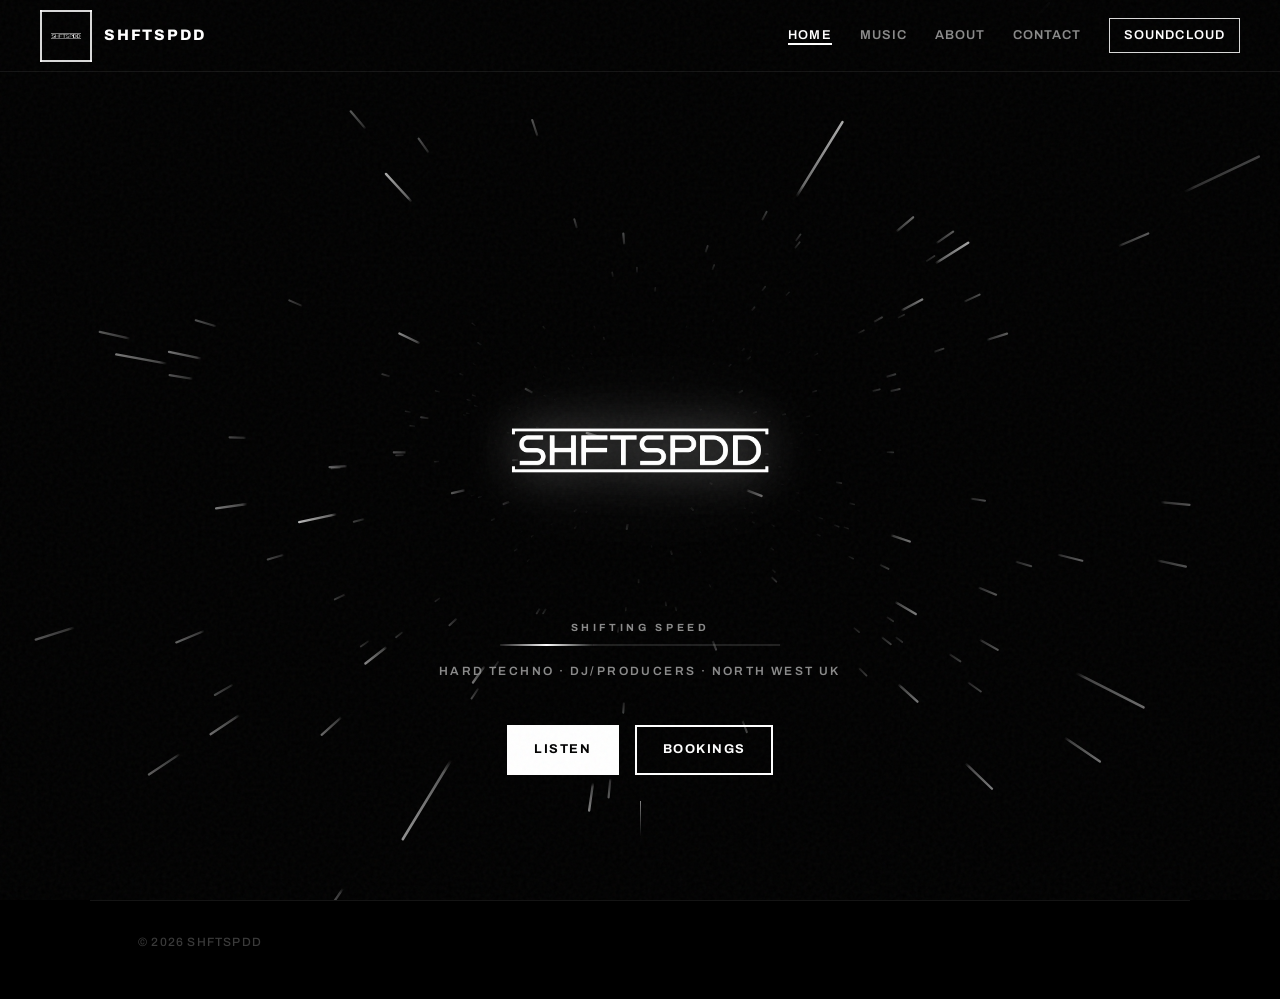
==== index.html @ 8b0d67d6 "Initial commit: SHFTSPDD artist site" ====
<!DOCTYPE html>
<html lang="en">
  <head>
    <meta charset="UTF-8" />
    <meta name="viewport" content="width=device-width, initial-scale=1" />
    <title>SHFTSPDD — Hard Techno · North West UK</title>
    <meta
      name="description"
      content="SHFTSPDD — hard techno DJ/producer duo from North West UK. Stream tracks and get in touch for bookings."
    />
    <meta property="og:title" content="SHFTSPDD" />
    <meta property="og:description" content="Hard techno · DJ/Producers · North West UK" />
    <meta property="og:image" content="assets/logo.jpg" />
    <meta property="og:url" content="https://soundcloud.com/shftspdd" />
    <link rel="icon" href="assets/logo.jpg" type="image/jpeg" />
    <link rel="preconnect" href="https://fonts.googleapis.com" />
    <link rel="preconnect" href="https://fonts.gstatic.com" crossorigin />
    <link
      href="https://fonts.googleapis.com/css2?family=Archivo:wght@400;500;600;700;800;900&display=swap"
      rel="stylesheet"
    />
    <link rel="stylesheet" href="styles.css" />
  </head>
  <body>
    <div class="noise" aria-hidden="true"></div>
    <div class="scanlines" aria-hidden="true"></div>

    <header class="header">
      <a href="index.html" class="header__logo" aria-label="SHFTSPDD home">
        <span class="logo-frame">
          <img src="assets/logo.jpg" alt="" width="48" height="48" class="logo-frame__img" />
        </span>
        <span class="header__wordmark">SHFTSPDD</span>
      </a>
      <nav class="nav" aria-label="Main">
        <a href="index.html" aria-current="page">Home</a>
        <a href="music.html">Music</a>
        <a href="about.html">About</a>
        <a href="contact.html">Contact</a>
        <a
          href="https://soundcloud.com/shftspdd"
          target="_blank"
          rel="noopener noreferrer"
          class="nav__external"
        >
          SoundCloud
        </a>
      </nav>
      <button type="button" class="menu-btn" aria-label="Open menu" aria-expanded="false" aria-controls="mobile-nav">
        <span></span>
        <span></span>
      </button>
    </header>

    <nav id="mobile-nav" class="mobile-nav" aria-label="Mobile" hidden>
      <a href="index.html" aria-current="page">Home</a>
      <a href="music.html">Music</a>
      <a href="about.html">About</a>
      <a href="contact.html">Contact</a>
      <a href="https://soundcloud.com/shftspdd" target="_blank" rel="noopener noreferrer">SoundCloud</a>
    </nav>

    <main>
      <section class="hero hero--warp" aria-label="SHFTSPDD">
        <canvas id="warp-canvas" class="warp-canvas" aria-hidden="true"></canvas>
        <div class="hero__vignette" aria-hidden="true"></div>

        <h1 class="visually-hidden">SHFTSPDD</h1>
        <div class="hero-logo-anchor">
          <div class="hero-logo" id="hero-logo">
            <img
              src="assets/logo-white.png"
              alt="SHFTSPDD"
              width="560"
              height="560"
              class="hero-logo__img"
            />
          </div>
        </div>

        <div class="hero__copy">
          <p class="hero__shift-meter" id="shift-meter" aria-hidden="true">
            <span class="hero__shift-label">SHIFTING SPEED</span>
            <span class="hero__shift-bar"><span class="hero__shift-fill" id="shift-fill"></span></span>
          </p>
          <p class="hero__eyebrow">Hard Techno · DJ/Producers · North West UK</p>
        </div>

        <div class="hero__dock">
          <div class="hero__actions">
            <a href="music.html" class="btn btn--primary">Listen</a>
            <a href="contact.html" class="btn btn--ghost">Bookings</a>
          </div>
          <a href="music.html" class="hero__scroll" aria-label="Go to music page">
            <span class="hero__scroll-line"></span>
          </a>
        </div>
      </section>
    </main>

    <footer class="footer">
      <p>© <span id="year"></span> SHFTSPDD</p>
    </footer>

    <script src="warp.js"></script>
    <script src="script.js"></script>
  </body>
</html>
---- styles.css ----
:root {
  --black: #000000;
  --white: #ffffff;
  --gray: #8a8a8a;
  --gray-dim: #3a3a3a;
  --border: rgba(255, 255, 255, 0.85);
  --font: "Archivo", system-ui, -apple-system, sans-serif;
  --max: 1100px;
  --header-h: 72px;
}

*,
*::before,
*::after {
  box-sizing: border-box;
}

html {
  scroll-behavior: auto;
}

/* Inner pages (music, about, contact) */
.page {
  padding-top: calc(var(--header-h) + 2rem);
  min-height: calc(100vh - var(--header-h));
  min-height: calc(100dvh - var(--header-h));
}

.page .section {
  border-top: none;
  padding-top: 2rem;
}

.page .section__head h1 {
  margin: 0 0 2.5rem;
  font-size: clamp(1.75rem, 4vw, 2.5rem);
  font-weight: 800;
  letter-spacing: 0.04em;
}

body {
  margin: 0;
  min-height: 100vh;
  font-family: var(--font);
  font-weight: 500;
  background: var(--black);
  color: var(--white);
  line-height: 1.5;
  -webkit-font-smoothing: antialiased;
}

a {
  color: inherit;
  text-decoration: none;
}

img {
  display: block;
  max-width: 100%;
}

.noise,
.scanlines {
  pointer-events: none;
  position: fixed;
  inset: 0;
  z-index: 1000;
}

.noise {
  opacity: 0.04;
  background-image: url("data:image/svg+xml,%3Csvg viewBox='0 0 256 256' xmlns='http://www.w3.org/2000/svg'%3E%3Cfilter id='n'%3E%3CfeTurbulence type='fractalNoise' baseFrequency='0.9' numOctaves='4' stitchTiles='stitch'/%3E%3C/filter%3E%3Crect width='100%25' height='100%25' filter='url(%23n)'/%3E%3C/svg%3E");
}

.scanlines {
  opacity: 0.03;
  background: repeating-linear-gradient(
    0deg,
    transparent,
    transparent 2px,
    rgba(255, 255, 255, 0.15) 2px,
    rgba(255, 255, 255, 0.15) 4px
  );
}

/* Logo frame motif (matches SoundCloud avatar) */
.logo-frame {
  position: relative;
  display: inline-flex;
  align-items: center;
  justify-content: center;
  padding: 12px 18px;
}

.logo-frame::before,
.logo-frame::after {
  content: "";
  position: absolute;
  pointer-events: none;
}

.logo-frame::before {
  inset: 0;
  border: 2px solid var(--border);
  border-left: none;
  border-right: none;
}

.logo-frame::after {
  top: 0;
  bottom: 0;
  left: 0;
  right: 0;
  border: 2px solid var(--border);
  border-top: none;
  border-bottom: none;
}

.logo-frame__img {
  width: 100%;
  height: auto;
  object-fit: contain;
}

.logo-frame--hero {
  padding: 20px 28px;
  width: min(560px, 82vw);
}

.logo-frame--hero::before,
.logo-frame--hero::after {
  border-width: 3px;
}

/* Hero logo — white type + frame only (assets/logo-white.png), transparent bg */
.hero-logo {
  position: relative;
  width: min(560px, 82vw, 34dvh);
  display: flex;
  align-items: center;
  justify-content: center;
  animation: logo-warp-breathe 2.4s ease-in-out infinite;
  filter: drop-shadow(0 0 24px rgba(255, 255, 255, 0.45))
    drop-shadow(0 0 48px rgba(255, 255, 255, 0.18));
}

.hero-logo__img {
  width: 100%;
  height: auto;
  display: block;
}

.hero-logo.warp-burst {
  animation: logo-warp-burst 0.35s ease-out;
  filter: drop-shadow(0 0 36px rgba(255, 255, 255, 0.8))
    drop-shadow(0 0 72px rgba(255, 255, 255, 0.35));
}

@keyframes logo-warp-breathe {
  0%,
  100% {
    transform: scale(1);
    filter: drop-shadow(0 0 30px rgba(255, 255, 255, 0.25));
  }
  50% {
    transform: scale(1.02);
    filter: drop-shadow(0 0 55px rgba(255, 255, 255, 0.5));
  }
}

@keyframes logo-warp-burst {
  0% {
    transform: scale(1);
  }
  40% {
    transform: scale(1.06);
  }
  100% {
    transform: scale(1);
  }
}

.visually-hidden {
  position: absolute;
  width: 1px;
  height: 1px;
  padding: 0;
  margin: -1px;
  overflow: hidden;
  clip: rect(0, 0, 0, 0);
  white-space: nowrap;
  border: 0;
}

/* Header */
.header {
  position: fixed;
  top: 0;
  left: 0;
  right: 0;
  z-index: 100;
  height: var(--header-h);
  display: flex;
  align-items: center;
  justify-content: space-between;
  padding: 0 clamp(1.25rem, 4vw, 2.5rem);
  background: rgba(0, 0, 0, 0.82);
  backdrop-filter: blur(12px);
  border-bottom: 1px solid rgba(255, 255, 255, 0.08);
}

.header__logo {
  display: flex;
  align-items: center;
  gap: 0.75rem;
}

.header__logo .logo-frame {
  padding: 4px 8px;
  width: 52px;
  height: 52px;
}

.header__logo .logo-frame__img {
  width: 36px;
  height: 36px;
}

.header__wordmark {
  font-weight: 800;
  font-size: 0.95rem;
  letter-spacing: 0.12em;
}

.nav {
  display: flex;
  align-items: center;
  gap: 1.75rem;
}

.nav a {
  font-size: 0.8rem;
  font-weight: 600;
  letter-spacing: 0.08em;
  text-transform: uppercase;
  color: var(--gray);
  transition: color 0.2s;
}

.nav a:hover,
.nav a:focus-visible,
.nav a[aria-current="page"] {
  color: var(--white);
}

.nav a[aria-current="page"]:not(.nav__external) {
  box-shadow: inset 0 -2px 0 var(--white);
}

.nav__external {
  padding: 0.45rem 0.9rem;
  border: 1px solid var(--border);
  color: var(--white) !important;
}

.menu-btn {
  display: none;
  flex-direction: column;
  justify-content: center;
  gap: 6px;
  width: 40px;
  height: 40px;
  padding: 0;
  border: 1px solid rgba(255, 255, 255, 0.3);
  background: transparent;
  cursor: pointer;
}

.menu-btn span {
  display: block;
  height: 2px;
  margin: 0 10px;
  background: var(--white);
  transition: transform 0.25s, opacity 0.25s;
}

.menu-btn[aria-expanded="true"] span:first-child {
  transform: translateY(4px) rotate(45deg);
}

.menu-btn[aria-expanded="true"] span:last-child {
  transform: translateY(-4px) rotate(-45deg);
}

.mobile-nav {
  position: fixed;
  top: var(--header-h);
  left: 0;
  right: 0;
  z-index: 99;
  display: flex;
  flex-direction: column;
  gap: 0;
  background: rgba(0, 0, 0, 0.96);
  border-bottom: 1px solid rgba(255, 255, 255, 0.1);
  padding: 1rem 0;
}

.mobile-nav[hidden] {
  display: none;
}

.mobile-nav a {
  padding: 0.85rem 1.5rem;
  font-weight: 600;
  letter-spacing: 0.06em;
  text-transform: uppercase;
  font-size: 0.85rem;
  border-bottom: 1px solid rgba(255, 255, 255, 0.06);
}

/*
 * Hero layout — three independent layers (do not tie these together):
 * 1. Logo → always 50% / 50% of hero (warp tunnel centre)
 * 2. Copy → always sits just above the dock zone (SHIFTING SPEED + tagline)
 * 3. Dock → fixed-height bottom row (buttons only)
 */
.hero--warp {
  --hero-dock-zone: 12.5rem;
  position: relative;
  width: 100%;
  min-height: 100vh;
  min-height: 100dvh;
  display: grid;
  grid-template-rows: 1fr var(--hero-dock-zone);
  overflow: hidden;
  isolation: isolate;
}

.warp-canvas {
  position: absolute;
  inset: 0;
  width: 100%;
  height: 100%;
  z-index: 0;
}

.hero__vignette {
  position: absolute;
  inset: 0;
  z-index: 1;
  pointer-events: none;
  background: radial-gradient(
    circle at 50% 50%,
    transparent 0%,
    transparent 28%,
    rgba(0, 0, 0, 0.35) 50%,
    rgba(0, 0, 0, 0.88) 100%
  );
}

/* Layer 1 — logo at warp centre (never tied to copy or dock) */
.hero--warp > .hero-logo-anchor {
  position: absolute;
  left: 50%;
  top: 50%;
  transform: translate(-50%, -50%);
  z-index: 3;
  pointer-events: auto;
}

/* Layer 2 — copy anchored above dock (never tied to logo position) */
.hero__copy {
  position: absolute;
  left: 50%;
  bottom: var(--hero-dock-zone);
  transform: translateX(-50%);
  z-index: 5;
  display: flex;
  flex-direction: column;
  align-items: center;
  padding-bottom: 1.25rem;
  max-width: 100%;
  pointer-events: auto;
}

.hero__shift-meter {
  margin: 0;
  display: flex;
  flex-direction: column;
  align-items: center;
  gap: 0.5rem;
  width: min(280px, 70vw);
  flex-shrink: 0;
}

.hero__copy .hero__eyebrow {
  margin: 1rem 0 0;
  text-align: center;
  max-width: 90vw;
}

.hero__shift-label {
  font-size: 0.65rem;
  font-weight: 700;
  letter-spacing: 0.35em;
  color: var(--gray);
  transition: color 0.15s, text-shadow 0.15s;
}

.hero__shift-label.warp-active {
  color: var(--white);
  text-shadow: 0 0 12px rgba(255, 255, 255, 0.8);
}

.hero__shift-bar {
  display: block;
  width: 100%;
  height: 2px;
  background: rgba(255, 255, 255, 0.12);
  overflow: hidden;
}

.hero__shift-fill {
  display: block;
  height: 100%;
  width: 0%;
  background: linear-gradient(90deg, transparent, var(--white), transparent);
  transition: width 0.08s linear;
  box-shadow: 0 0 8px rgba(255, 255, 255, 0.6);
}

/* Layer 3 — buttons: fixed dock zone at bottom */
.hero__dock {
  grid-row: 2;
  position: relative;
  z-index: 4;
  display: flex;
  flex-direction: column;
  align-items: center;
  justify-content: center;
  height: 100%;
  padding: 0 1.5rem 2rem;
  text-align: center;
  flex-shrink: 0;
  background: transparent;
}

.hero__eyebrow {
  font-size: 0.75rem;
  font-weight: 600;
  letter-spacing: 0.2em;
  text-transform: uppercase;
  color: var(--gray);
}

.hero__actions {
  display: flex;
  flex-wrap: wrap;
  gap: 1rem;
  justify-content: center;
}

.hero__scroll {
  margin-top: 1.25rem;
  display: flex;
  align-items: center;
  justify-content: center;
  width: 32px;
  height: 48px;
  opacity: 0.5;
  transition: opacity 0.2s;
}

.hero__scroll:hover {
  opacity: 1;
}

.hero__scroll-line {
  display: block;
  width: 1px;
  height: 36px;
  background: linear-gradient(to bottom, var(--white), transparent);
  animation: scroll-pulse 2s ease-in-out infinite;
}

@keyframes scroll-pulse {
  0%,
  100% {
    transform: scaleY(0.6);
    opacity: 0.4;
  }
  50% {
    transform: scaleY(1);
    opacity: 1;
  }
}

.btn {
  display: inline-flex;
  align-items: center;
  justify-content: center;
  padding: 0.85rem 1.6rem;
  font-family: var(--font);
  font-size: 0.8rem;
  font-weight: 700;
  letter-spacing: 0.12em;
  text-transform: uppercase;
  border: 2px solid var(--white);
  transition: background 0.2s, color 0.2s;
}

.btn--primary {
  background: var(--white);
  color: var(--black);
}

.btn--primary:hover {
  background: transparent;
  color: var(--white);
}

.btn--ghost:hover {
  background: var(--white);
  color: var(--black);
}

.player-frame {
  border: 1px solid rgba(255, 255, 255, 0.2);
  background: #0a0a0a;
}

.player-frame--profile {
  margin-bottom: 3rem;
}

.player-frame iframe {
  display: block;
  width: 100%;
}

/* Sections */
.section {
  max-width: var(--max);
  margin: 0 auto;
  padding: 5rem clamp(1.5rem, 5vw, 3rem);
  border-top: 1px solid rgba(255, 255, 255, 0.08);
}

.section-label {
  margin: 0 0 0.35rem;
  font-size: 0.7rem;
  font-weight: 600;
  letter-spacing: 0.22em;
  text-transform: uppercase;
  color: var(--gray);
}

.section__head h2 {
  margin: 0 0 2.5rem;
  font-size: clamp(1.75rem, 4vw, 2.5rem);
  font-weight: 800;
  letter-spacing: 0.04em;
}

.section__head--tracks {
  margin-top: 1rem;
}

.section__head--tracks h2 {
  margin-bottom: 2rem;
}

/* Tracks */
.track-list {
  list-style: none;
  margin: 0;
  padding: 0;
  display: flex;
  flex-direction: column;
  gap: 2.5rem;
}

.track {
  display: grid;
  grid-template-columns: 1fr 200px;
  gap: 1.5rem;
  align-items: start;
  padding: 1.5rem;
  border: 1px solid rgba(255, 255, 255, 0.12);
  background: linear-gradient(135deg, rgba(255, 255, 255, 0.03) 0%, transparent 60%);
}

.track__embed {
  min-width: 0;
}

.track__meta h3 {
  margin: 0 0 0.75rem;
  font-size: 1.1rem;
  font-weight: 700;
  letter-spacing: 0.02em;
}

.track__link {
  font-size: 0.8rem;
  color: var(--gray);
  letter-spacing: 0.04em;
  transition: color 0.2s;
}

.track__link:hover {
  color: var(--white);
}

/* About */
.about__grid {
  display: grid;
  grid-template-columns: 1.4fr 1fr;
  gap: 3rem;
}

.about__text {
  margin: 0;
  font-size: 1.15rem;
  line-height: 1.7;
  color: rgba(255, 255, 255, 0.88);
  max-width: 38ch;
}

.about__facts {
  list-style: none;
  margin: 0;
  padding: 0;
  border: 1px solid rgba(255, 255, 255, 0.15);
}

.about__facts li {
  display: flex;
  justify-content: space-between;
  align-items: center;
  padding: 1rem 1.25rem;
  border-bottom: 1px solid rgba(255, 255, 255, 0.08);
  font-weight: 600;
  letter-spacing: 0.04em;
}

.about__facts li:last-child {
  border-bottom: none;
}

.about__fact-label {
  font-size: 0.7rem;
  font-weight: 600;
  letter-spacing: 0.15em;
  text-transform: uppercase;
  color: var(--gray);
}

/* Contact */
.contact__card {
  max-width: 520px;
  padding: 2rem 2.25rem;
  border: 2px solid var(--border);
  position: relative;
}

.contact__card::before {
  content: "";
  position: absolute;
  inset: 8px;
  border: 1px solid rgba(255, 255, 255, 0.15);
  pointer-events: none;
}

.contact__card p {
  margin: 0 0 1rem;
  color: var(--gray);
}

.contact__email {
  display: inline-block;
  font-size: clamp(1.1rem, 3vw, 1.4rem);
  font-weight: 700;
  letter-spacing: 0.02em;
  margin-bottom: 1.5rem;
  transition: opacity 0.2s;
}

.contact__email:hover {
  opacity: 0.75;
}

.contact__links {
  display: flex;
  gap: 1rem;
}

/* Footer */
.footer {
  padding: 2rem clamp(1.5rem, 5vw, 3rem) 3rem;
  max-width: var(--max);
  margin: 0 auto;
  border-top: 1px solid rgba(255, 255, 255, 0.08);
}

.footer p {
  margin: 0;
  font-size: 0.75rem;
  letter-spacing: 0.1em;
  text-transform: uppercase;
  color: var(--gray-dim);
}

/* Responsive */
@media (max-width: 900px) {
  .hero-logo {
    width: min(380px, 78vw, 32dvh);
  }



  .track {
    grid-template-columns: 1fr;
  }

  .about__grid {
    grid-template-columns: 1fr;
    gap: 2rem;
  }

  .about__text {
    max-width: none;
  }
}

@media (max-height: 720px) {
  .hero--warp {
    --hero-dock-zone: 11rem;
  }

  .hero-logo {
    width: min(300px, 68vw, 28dvh);
  }

  .hero__copy .hero__eyebrow {
    margin-top: 0.75rem;
  }

  .hero__dock {
    padding-bottom: 1.5rem;
  }

  .hero__scroll {
    margin-top: 1rem;
  }
}

@media (max-width: 640px) {
  .nav {
    display: none;
  }

  .menu-btn {
    display: flex;
  }

  .hero-logo {
    width: min(300px, 88vw);
  }

  .hero--warp {
    --hero-dock-zone: 10.5rem;
  }

  .hero-logo {
    width: min(260px, 85vw, 26dvh);
  }

  .hero__dock {
    padding-bottom: 1.25rem;
  }

  .hero__scroll {
    margin-top: 1rem;
  }
}

@media (prefers-reduced-motion: reduce) {
  .hero-logo,
  .hero__scroll-line {
    animation: none;
  }

  .hero__shift-meter {
    display: none;
  }
}
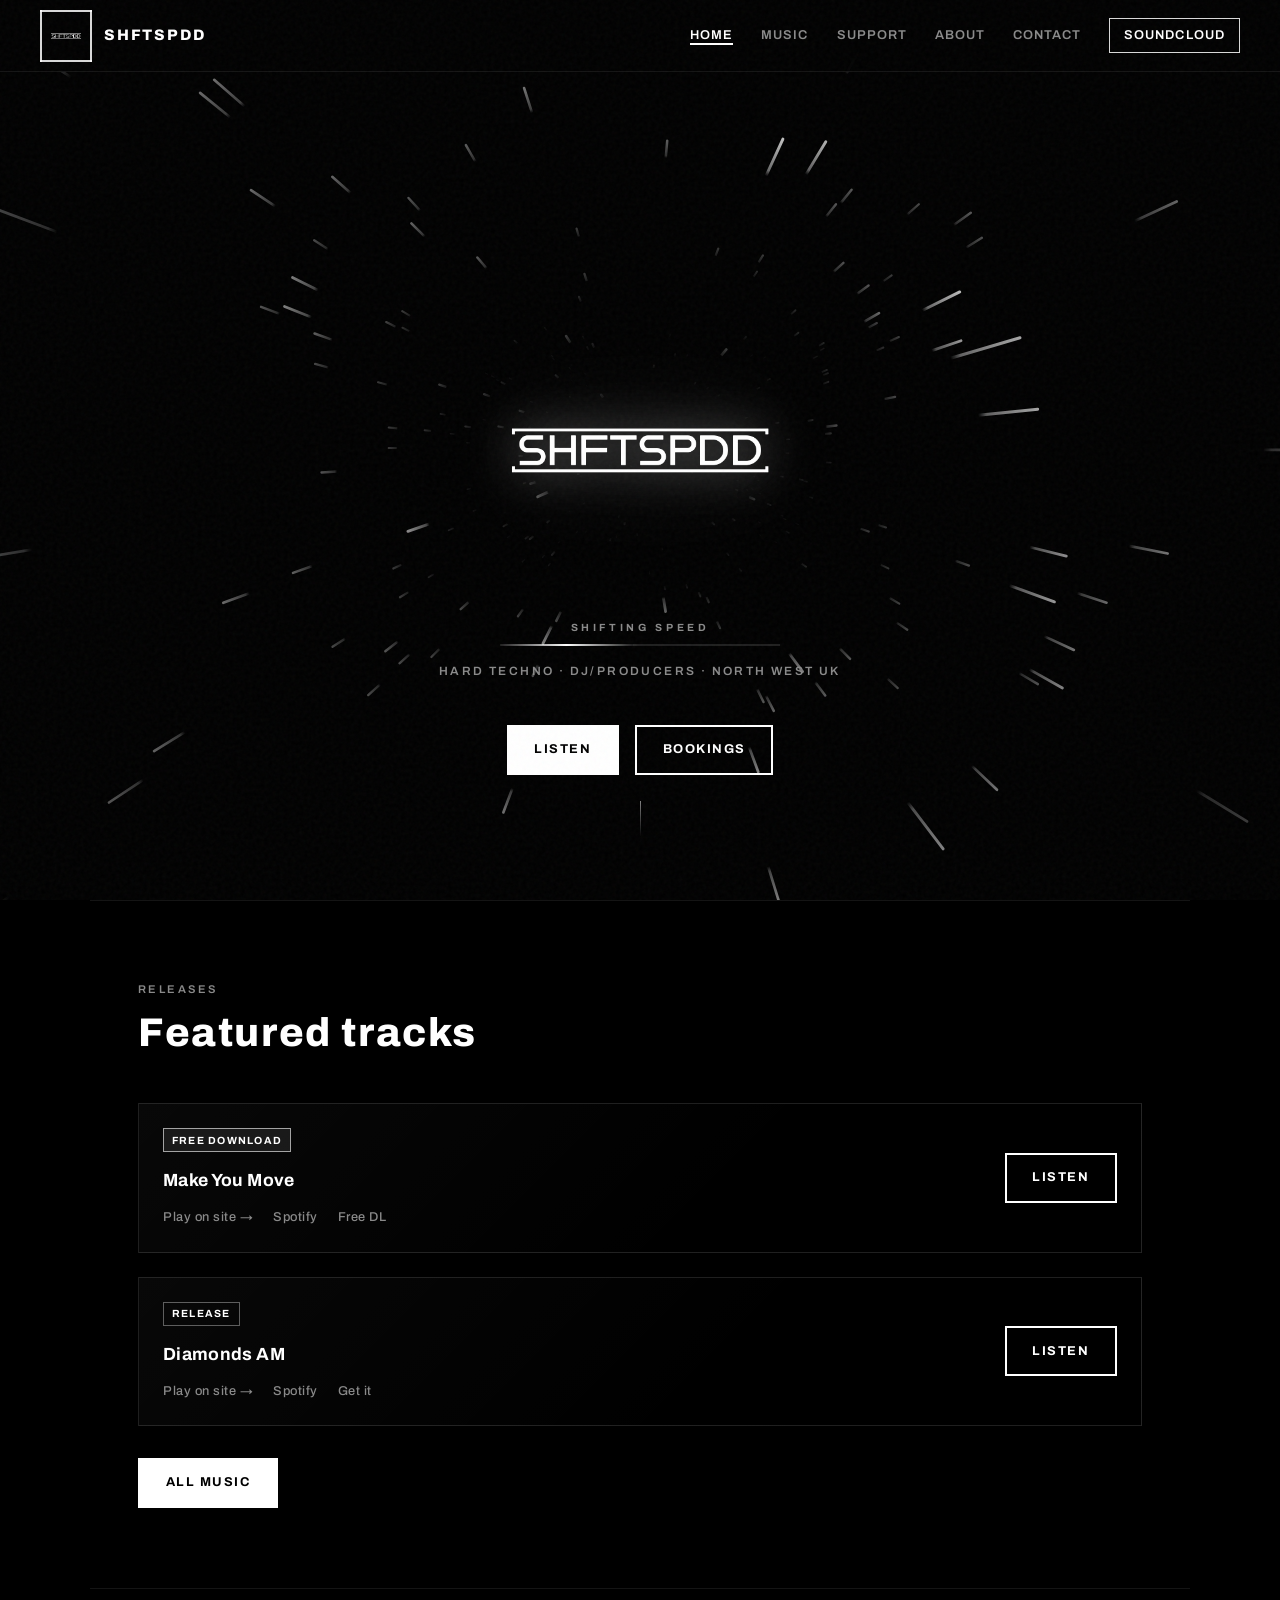
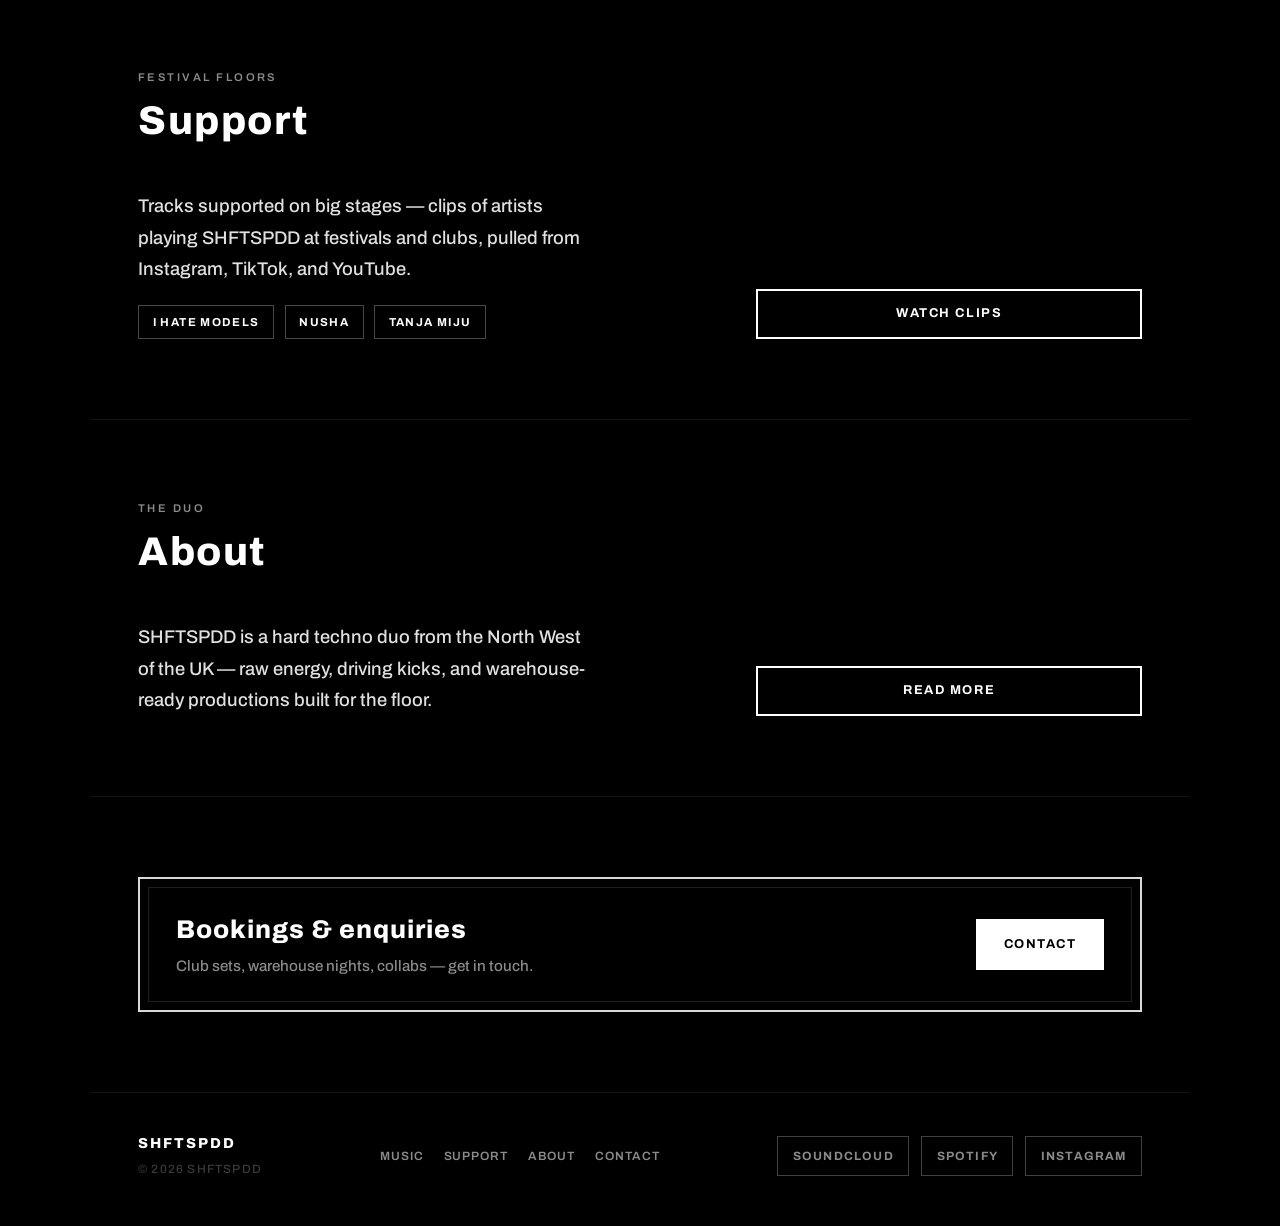
==== commit 302787e7: "Expand artist site with socials, support clips, and richer pages. Add Support page for festival play" ====
--- a/index.html
+++ b/index.html
@@ -8,10 +8,14 @@
       name="description"
       content="SHFTSPDD — hard techno DJ/producer duo from North West UK. Stream tracks and get in touch for bookings."
     />
+    <meta name="theme-color" content="#000000" />
+    <meta property="og:type" content="website" />
     <meta property="og:title" content="SHFTSPDD" />
     <meta property="og:description" content="Hard techno · DJ/Producers · North West UK" />
     <meta property="og:image" content="assets/logo.jpg" />
-    <meta property="og:url" content="https://soundcloud.com/shftspdd" />
+    <meta name="twitter:card" content="summary" />
+    <meta name="twitter:title" content="SHFTSPDD" />
+    <meta name="twitter:description" content="Hard techno · DJ/Producers · North West UK" />
     <link rel="icon" href="assets/logo.jpg" type="image/jpeg" />
     <link rel="preconnect" href="https://fonts.googleapis.com" />
     <link rel="preconnect" href="https://fonts.gstatic.com" crossorigin />
@@ -35,6 +39,7 @@
       <nav class="nav" aria-label="Main">
         <a href="index.html" aria-current="page">Home</a>
         <a href="music.html">Music</a>
+        <a href="support.html">Support</a>
         <a href="about.html">About</a>
         <a href="contact.html">Contact</a>
         <a
@@ -55,9 +60,12 @@
     <nav id="mobile-nav" class="mobile-nav" aria-label="Mobile" hidden>
       <a href="index.html" aria-current="page">Home</a>
       <a href="music.html">Music</a>
+      <a href="support.html">Support</a>
       <a href="about.html">About</a>
       <a href="contact.html">Contact</a>
       <a href="https://soundcloud.com/shftspdd" target="_blank" rel="noopener noreferrer">SoundCloud</a>
+      <a href="https://open.spotify.com/artist/30yTtz0pY3yEGr56ws4N3b" target="_blank" rel="noopener noreferrer">Spotify</a>
+      <a href="https://www.instagram.com/shftspdd/" target="_blank" rel="noopener noreferrer">Instagram</a>
     </nav>
 
     <main>
@@ -91,18 +99,145 @@
             <a href="music.html" class="btn btn--primary">Listen</a>
             <a href="contact.html" class="btn btn--ghost">Bookings</a>
           </div>
-          <a href="music.html" class="hero__scroll" aria-label="Go to music page">
+          <a href="#featured" class="hero__scroll" aria-label="Scroll to featured tracks">
             <span class="hero__scroll-line"></span>
           </a>
         </div>
       </section>
+
+      <div class="home-band">
+        <section id="featured" class="section home-featured">
+          <div class="section__head">
+            <p class="section-label">Releases</p>
+            <h2>Featured tracks</h2>
+          </div>
+          <ul class="track-list">
+            <li class="track">
+              <div class="track__meta">
+                <span class="track__badge track__badge--free">Free download</span>
+                <h3>Make You Move</h3>
+                <div class="track__actions">
+                  <a href="music.html" class="track__link">Play on site →</a>
+                  <a
+                    href="https://open.spotify.com/track/2meb3QLV8lLzQf9lvUCiJu"
+                    target="_blank"
+                    rel="noopener noreferrer"
+                    class="track__link"
+                  >
+                    Spotify
+                  </a>
+                  <a
+                    href="https://hypeddit.com/shftspdd/makeyoumove-1"
+                    target="_blank"
+                    rel="noopener noreferrer"
+                    class="track__link"
+                  >
+                    Free DL
+                  </a>
+                </div>
+              </div>
+              <a href="music.html" class="btn btn--ghost">Listen</a>
+            </li>
+            <li class="track">
+              <div class="track__meta">
+                <span class="track__badge">Release</span>
+                <h3>Diamonds AM</h3>
+                <div class="track__actions">
+                  <a href="music.html" class="track__link">Play on site →</a>
+                  <a
+                    href="https://open.spotify.com/track/7KmpOWbFOqYw4srqEcK4E4"
+                    target="_blank"
+                    rel="noopener noreferrer"
+                    class="track__link"
+                  >
+                    Spotify
+                  </a>
+                  <a
+                    href="https://hypeddit.com/shftspdd/diamonds"
+                    target="_blank"
+                    rel="noopener noreferrer"
+                    class="track__link"
+                  >
+                    Get it
+                  </a>
+                </div>
+              </div>
+              <a href="music.html" class="btn btn--ghost">Listen</a>
+            </li>
+          </ul>
+          <p style="margin: 2rem 0 0">
+            <a href="music.html" class="btn btn--primary">All music</a>
+          </p>
+        </section>
+
+        <section class="section">
+          <div class="section__head">
+            <p class="section-label">Festival floors</p>
+            <h2>Support</h2>
+          </div>
+          <div class="home-about-teaser">
+            <div>
+              <p>
+                Tracks supported on big stages — clips of artists playing SHFTSPDD at festivals and clubs,
+                pulled from Instagram, TikTok, and YouTube.
+              </p>
+              <ul class="support-names" style="margin-top: 1.25rem; margin-bottom: 0">
+                <li>I Hate Models</li>
+                <li>NUSHA</li>
+                <li>TANJA MIJU</li>
+              </ul>
+            </div>
+            <a href="support.html" class="btn btn--ghost">Watch clips</a>
+          </div>
+        </section>
+
+        <section class="section">
+          <div class="section__head">
+            <p class="section-label">The duo</p>
+            <h2>About</h2>
+          </div>
+          <div class="home-about-teaser">
+            <p>
+              SHFTSPDD is a hard techno duo from the North West of the UK — raw energy, driving kicks,
+              and warehouse-ready productions built for the floor.
+            </p>
+            <a href="about.html" class="btn btn--ghost">Read more</a>
+          </div>
+        </section>
+
+        <section class="section">
+          <div class="cta-band">
+            <div class="cta-band__copy">
+              <h2>Bookings &amp; enquiries</h2>
+              <p>Club sets, warehouse nights, collabs — get in touch.</p>
+            </div>
+            <a href="contact.html" class="btn btn--primary">Contact</a>
+          </div>
+        </section>
+      </div>
     </main>
 
     <footer class="footer">
-      <p>© <span id="year"></span> SHFTSPDD</p>
+      <div class="footer__inner">
+        <div class="footer__brand">
+          <span class="footer__wordmark">SHFTSPDD</span>
+          <p>© <span id="year"></span> SHFTSPDD</p>
+        </div>
+        <nav class="footer__nav" aria-label="Footer">
+          <a href="music.html">Music</a>
+          <a href="support.html">Support</a>
+          <a href="about.html">About</a>
+          <a href="contact.html">Contact</a>
+        </nav>
+        <div class="socials">
+          <a href="https://soundcloud.com/shftspdd" target="_blank" rel="noopener noreferrer">SoundCloud</a>
+          <a href="https://open.spotify.com/artist/30yTtz0pY3yEGr56ws4N3b" target="_blank" rel="noopener noreferrer">Spotify</a>
+          <a href="https://www.instagram.com/shftspdd/" target="_blank" rel="noopener noreferrer">Instagram</a>
+        </div>
+      </div>
     </footer>
 
     <script src="warp.js"></script>
     <script src="script.js"></script>
   </body>
-</html>+</html>
--- a/styles.css
+++ b/styles.css
@@ -693,15 +693,349 @@
 
 .contact__links {
   display: flex;
-  gap: 1rem;
+  flex-wrap: wrap;
+  gap: 0.75rem;
+}
+
+/* Support / festival clips */
+.support__intro {
+  margin: -1rem 0 2rem;
+  max-width: 48ch;
+  font-size: 1.05rem;
+  line-height: 1.65;
+  color: rgba(255, 255, 255, 0.85);
+}
+
+.support-names {
+  list-style: none;
+  margin: 0 0 2.5rem;
+  padding: 0;
+  display: flex;
+  flex-wrap: wrap;
+  gap: 0.65rem;
+}
+
+.support-names li {
+  padding: 0.45rem 0.85rem;
+  font-size: 0.72rem;
+  font-weight: 700;
+  letter-spacing: 0.12em;
+  text-transform: uppercase;
+  border: 1px solid rgba(255, 255, 255, 0.28);
+  color: var(--white);
+}
+
+.support-empty {
+  padding: 2rem 1.75rem;
+  border: 1px dashed rgba(255, 255, 255, 0.25);
+  color: var(--gray);
+  margin-bottom: 2rem;
+}
+
+.support-empty p {
+  margin: 0 0 0.75rem;
+}
+
+.support-empty p:last-child {
+  margin-bottom: 0;
+}
+
+.support-empty__hint {
+  font-size: 0.9rem;
+}
+
+.support-empty code {
+  font-size: 0.85em;
+  color: var(--white);
+}
+
+.support-grid {
+  display: grid;
+  grid-template-columns: repeat(auto-fill, minmax(280px, 1fr));
+  gap: 1.75rem;
+}
+
+.support-card {
+  display: flex;
+  flex-direction: column;
+  border: 1px solid rgba(255, 255, 255, 0.12);
+  background: linear-gradient(160deg, rgba(255, 255, 255, 0.04) 0%, transparent 55%);
+  overflow: hidden;
+  animation: page-in 0.45s ease-out both;
+  animation-delay: calc(var(--i, 0) * 0.06s);
+}
+
+.support-card__media {
+  position: relative;
+  background: #0a0a0a;
+  border-bottom: 1px solid rgba(255, 255, 255, 0.08);
+  min-height: 200px;
+}
+
+.support-card__media--youtube {
+  aspect-ratio: 16 / 9;
+}
+
+.support-card__media--instagram,
+.support-card__media--tiktok,
+.support-card__media--video {
+  aspect-ratio: 9 / 16;
+  max-height: 520px;
+}
+
+.support-card__media iframe,
+.support-card__media video {
+  display: block;
+  width: 100%;
+  height: 100%;
+  border: 0;
+  object-fit: cover;
+  background: #000;
+}
+
+.support-card__embed-wrap {
+  width: 100%;
+  height: 100%;
+  overflow: auto;
+  display: flex;
+  justify-content: center;
+  background: #000;
+}
+
+.support-card__embed-wrap blockquote {
+  margin: 0 !important;
+  min-width: 0 !important;
+  max-width: 100% !important;
+}
+
+.support-card__fallback {
+  display: flex;
+  flex-direction: column;
+  align-items: center;
+  justify-content: center;
+  gap: 0.75rem;
+  width: 100%;
+  height: 100%;
+  min-height: 280px;
+  font-size: 0.8rem;
+  font-weight: 700;
+  letter-spacing: 0.12em;
+  text-transform: uppercase;
+  color: var(--gray);
+  transition: color 0.2s, background 0.2s;
+}
+
+.support-card__fallback:hover {
+  color: var(--white);
+  background: rgba(255, 255, 255, 0.04);
+}
+
+.support-card__play {
+  display: flex;
+  align-items: center;
+  justify-content: center;
+  width: 3rem;
+  height: 3rem;
+  border: 2px solid var(--white);
+  color: var(--white);
+  font-size: 0.85rem;
+  padding-left: 2px;
+}
+
+.support-card__meta {
+  padding: 1.15rem 1.25rem 1.35rem;
+  display: flex;
+  flex-direction: column;
+  gap: 0.35rem;
+}
+
+.support-card__artist {
+  margin: 0;
+  font-size: 1.05rem;
+  font-weight: 800;
+  letter-spacing: 0.03em;
+}
+
+.support-card__detail {
+  margin: 0 0 0.5rem;
+  font-size: 0.85rem;
+  color: var(--gray);
+  letter-spacing: 0.02em;
+}
+
+/* Home — below-hero sections */
+.home-band {
+  position: relative;
+  z-index: 2;
+  background: var(--black);
+}
+
+#featured {
+  scroll-margin-top: calc(var(--header-h) + 1rem);
+}
+
+.home-featured .track-list {
+  gap: 1.5rem;
+}
+
+.home-featured .track {
+  grid-template-columns: 1fr auto;
+  align-items: center;
+}
+
+.home-featured .track__meta {
+  display: flex;
+  flex-direction: column;
+  align-items: flex-start;
+  gap: 0.5rem;
+  min-width: 0;
+}
+
+.home-featured .track__meta h3 {
+  margin: 0;
+}
+
+.home-about-teaser {
+  display: grid;
+  grid-template-columns: 1.5fr 1fr;
+  gap: 2.5rem;
+  align-items: end;
+}
+
+.home-about-teaser p {
+  margin: 0;
+  font-size: 1.15rem;
+  line-height: 1.7;
+  color: rgba(255, 255, 255, 0.88);
+  max-width: 42ch;
+}
+
+.cta-band {
+  display: flex;
+  flex-wrap: wrap;
+  align-items: center;
+  justify-content: space-between;
+  gap: 1.5rem;
+  padding: 2rem 2.25rem;
+  border: 2px solid var(--border);
+  position: relative;
+}
+
+.cta-band::before {
+  content: "";
+  position: absolute;
+  inset: 8px;
+  border: 1px solid rgba(255, 255, 255, 0.12);
+  pointer-events: none;
+}
+
+.cta-band__copy {
+  position: relative;
+  z-index: 1;
+}
+
+.cta-band__copy h2 {
+  margin: 0 0 0.35rem;
+  font-size: clamp(1.25rem, 3vw, 1.6rem);
+  font-weight: 800;
+  letter-spacing: 0.04em;
+}
+
+.cta-band__copy p {
+  margin: 0;
+  color: var(--gray);
+  font-size: 0.95rem;
+}
+
+.cta-band .btn {
+  position: relative;
+  z-index: 1;
+}
+
+/* Track badges & actions */
+.track__badge {
+  display: inline-block;
+  margin: 0 0 0.5rem;
+  padding: 0.2rem 0.5rem;
+  font-size: 0.65rem;
+  font-weight: 700;
+  letter-spacing: 0.12em;
+  text-transform: uppercase;
+  border: 1px solid rgba(255, 255, 255, 0.35);
+  color: var(--white);
+}
+
+.track__badge--free {
+  border-color: rgba(255, 255, 255, 0.6);
+  background: rgba(255, 255, 255, 0.08);
+}
+
+.track__actions {
+  display: flex;
+  flex-wrap: wrap;
+  gap: 0.75rem 1.25rem;
+  margin-top: 0.75rem;
+}
+
+.track__meta .track__actions {
+  margin-top: 0.35rem;
+}
+
+/* Social row */
+.socials {
+  display: flex;
+  flex-wrap: wrap;
+  gap: 0.75rem;
+}
+
+.socials a {
+  display: inline-flex;
+  align-items: center;
+  justify-content: center;
+  min-height: 2.5rem;
+  padding: 0.45rem 0.9rem;
+  font-size: 0.75rem;
+  font-weight: 700;
+  letter-spacing: 0.1em;
+  text-transform: uppercase;
+  border: 1px solid rgba(255, 255, 255, 0.25);
+  color: var(--gray);
+  transition: color 0.2s, border-color 0.2s, background 0.2s;
+}
+
+.socials a:hover,
+.socials a:focus-visible {
+  color: var(--white);
+  border-color: var(--white);
+  background: rgba(255, 255, 255, 0.06);
 }
 
 /* Footer */
 .footer {
-  padding: 2rem clamp(1.5rem, 5vw, 3rem) 3rem;
+  padding: 2.5rem clamp(1.5rem, 5vw, 3rem) 3rem;
   max-width: var(--max);
   margin: 0 auto;
   border-top: 1px solid rgba(255, 255, 255, 0.08);
+}
+
+.footer__inner {
+  display: flex;
+  flex-wrap: wrap;
+  align-items: center;
+  justify-content: space-between;
+  gap: 1.25rem 2rem;
+}
+
+.footer__brand {
+  display: flex;
+  flex-direction: column;
+  gap: 0.35rem;
+}
+
+.footer__wordmark {
+  font-weight: 800;
+  font-size: 0.9rem;
+  letter-spacing: 0.14em;
 }
 
 .footer p {
@@ -712,25 +1046,77 @@
   color: var(--gray-dim);
 }
 
+.footer__nav {
+  display: flex;
+  flex-wrap: wrap;
+  gap: 0.35rem 1.25rem;
+}
+
+.footer__nav a {
+  font-size: 0.75rem;
+  font-weight: 600;
+  letter-spacing: 0.08em;
+  text-transform: uppercase;
+  color: var(--gray);
+  transition: color 0.2s;
+}
+
+.footer__nav a:hover,
+.footer__nav a:focus-visible {
+  color: var(--white);
+}
+
+/* Focus rings */
+a:focus-visible,
+button:focus-visible {
+  outline: 2px solid var(--white);
+  outline-offset: 3px;
+}
+
+/* Page enter */
+.page {
+  animation: page-in 0.45s ease-out;
+}
+
+@keyframes page-in {
+  from {
+    opacity: 0;
+    transform: translateY(8px);
+  }
+  to {
+    opacity: 1;
+    transform: translateY(0);
+  }
+}
+
 /* Responsive */
 @media (max-width: 900px) {
   .hero-logo {
     width: min(380px, 78vw, 32dvh);
   }
 
-
-
   .track {
     grid-template-columns: 1fr;
   }
 
-  .about__grid {
+  .home-featured .track {
+    grid-template-columns: 1fr;
+  }
+
+  .about__grid,
+  .home-about-teaser {
     grid-template-columns: 1fr;
     gap: 2rem;
   }
 
-  .about__text {
+  .about__text,
+  .home-about-teaser p {
     max-width: none;
+  }
+
+  .cta-band {
+    flex-direction: column;
+    align-items: flex-start;
   }
 }
 
@@ -788,11 +1174,17 @@
 
 @media (prefers-reduced-motion: reduce) {
   .hero-logo,
-  .hero__scroll-line {
+  .hero__scroll-line,
+  .page {
     animation: none;
   }
 
   .hero__shift-meter {
     display: none;
   }
+}
+
+/* Body scroll lock when mobile menu open */
+body.nav-open {
+  overflow: hidden;
 }
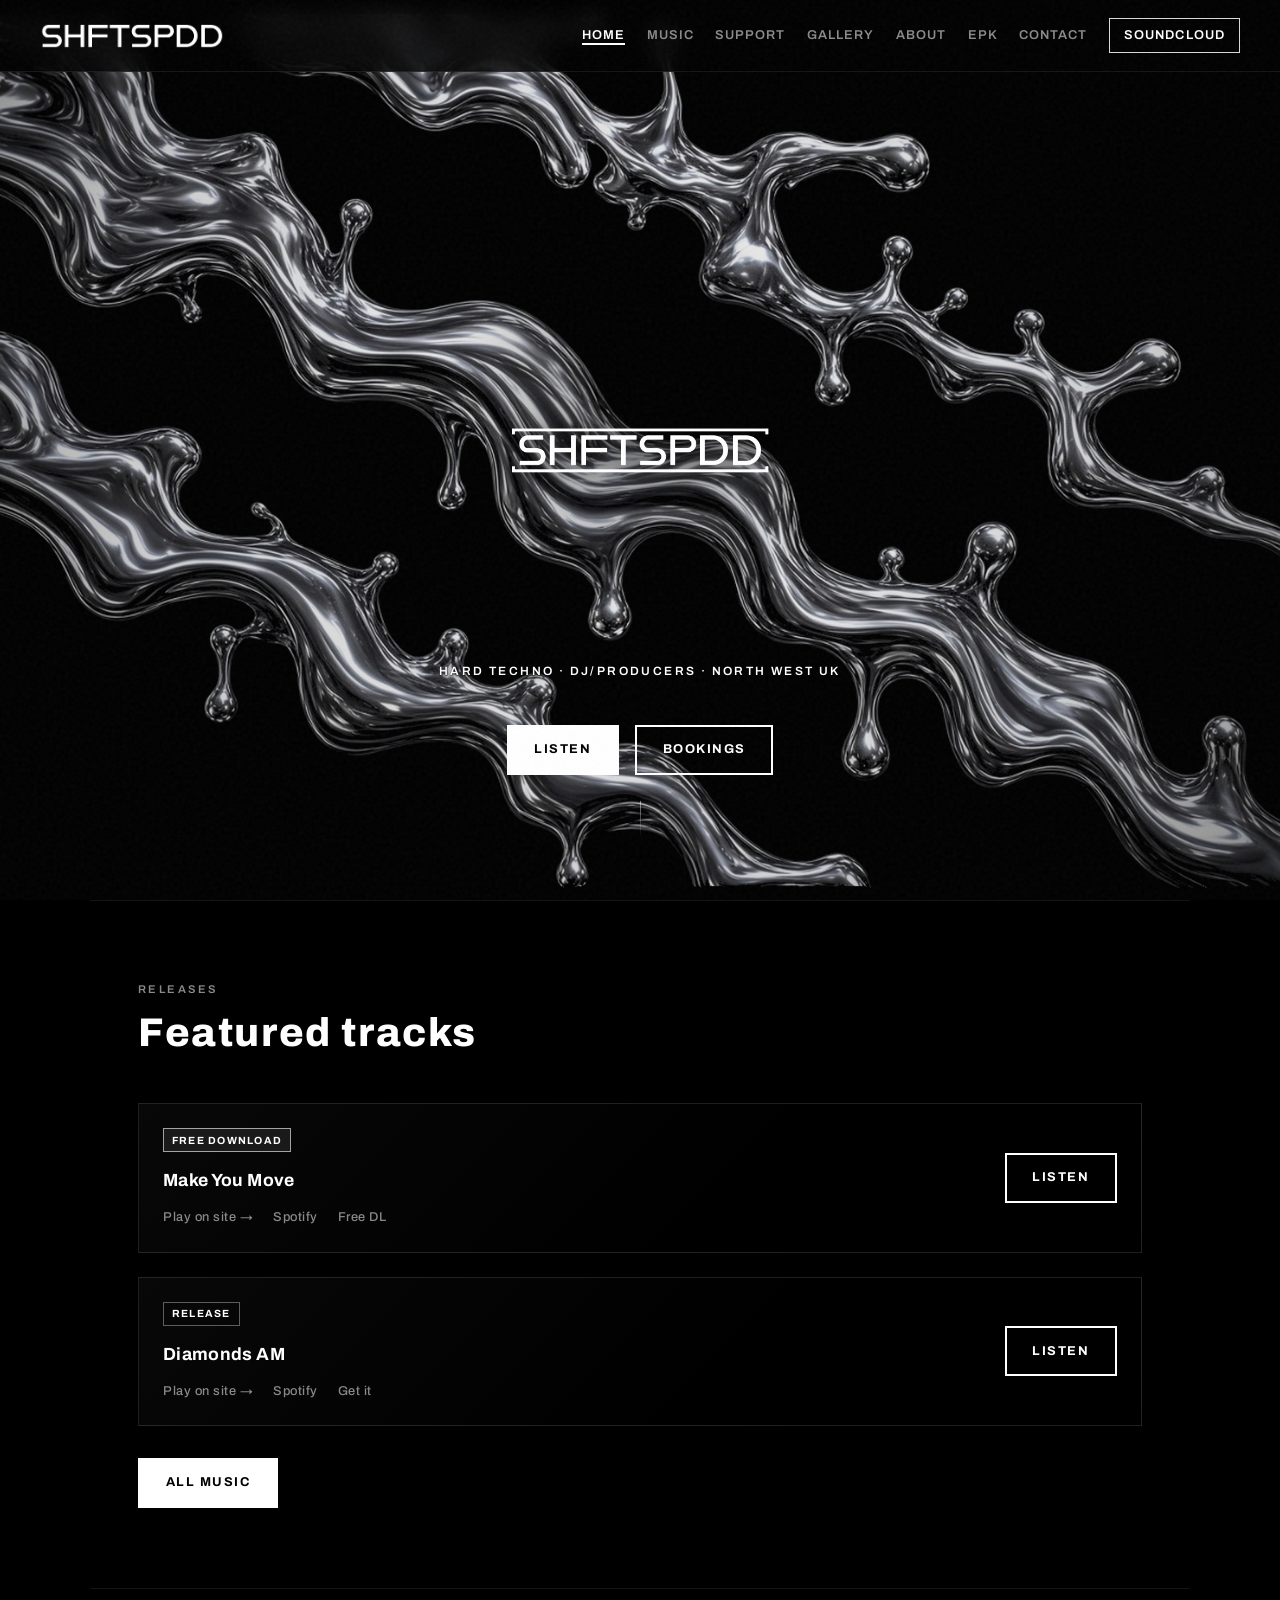
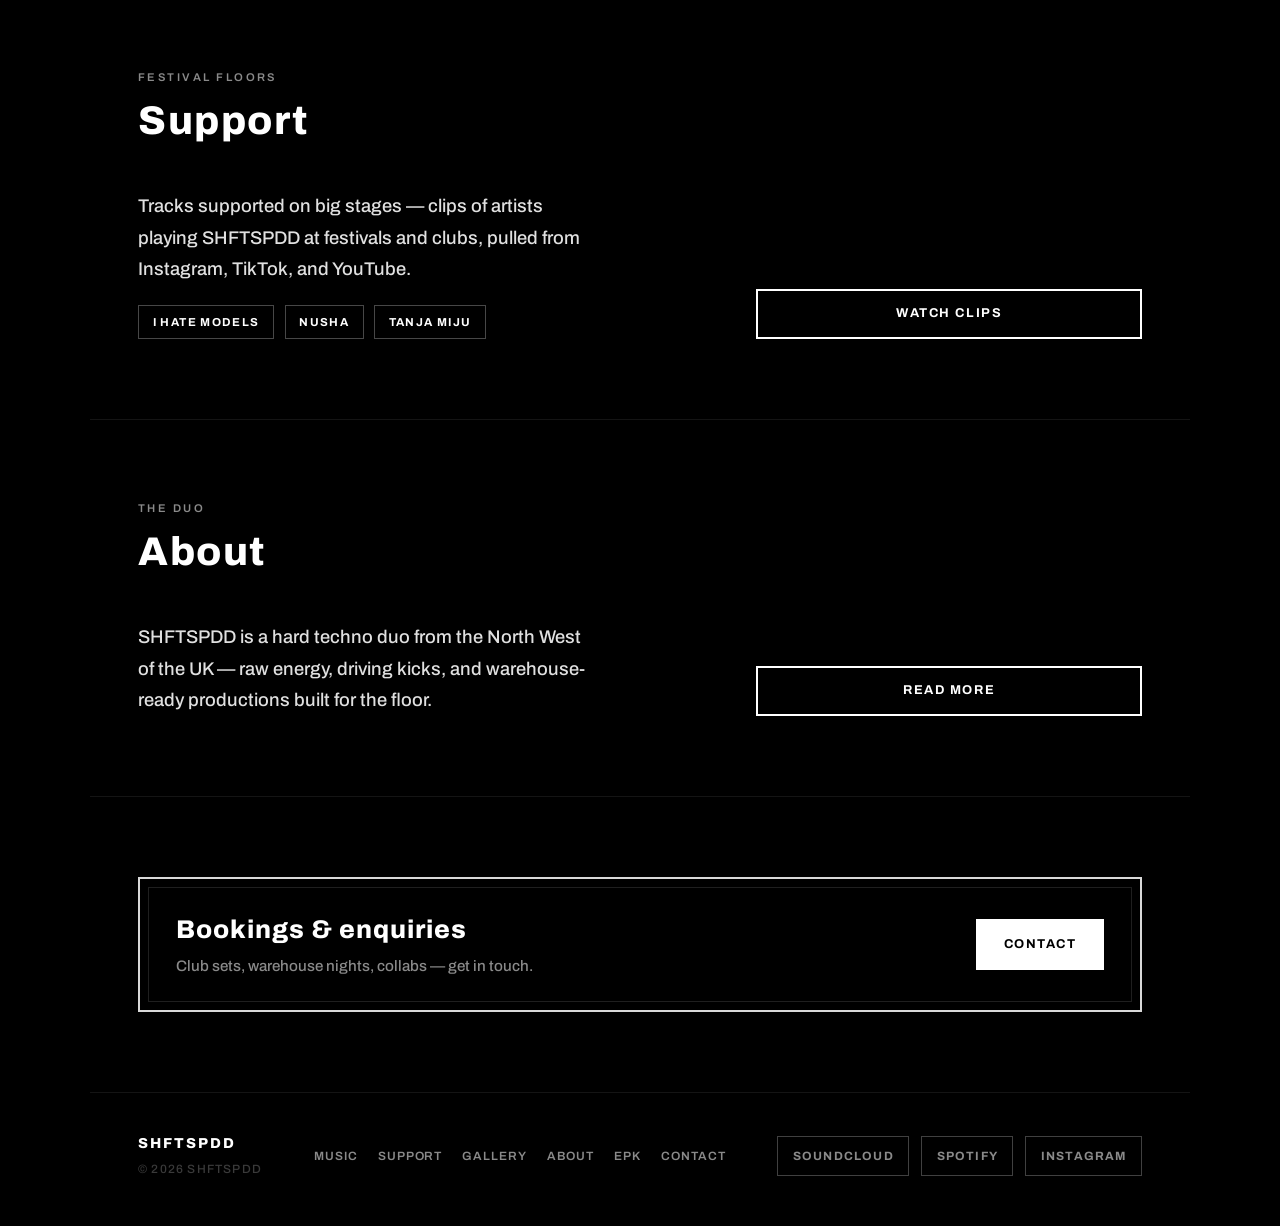
==== commit 93e9f74c: "Publish the liquid-metal homepage, warp page backgrounds, wordmark header, and gallery." ====
--- a/index.html
+++ b/index.html
@@ -23,7 +23,7 @@
       href="https://fonts.googleapis.com/css2?family=Archivo:wght@400;500;600;700;800;900&display=swap"
       rel="stylesheet"
     />
-    <link rel="stylesheet" href="styles.css" />
+    <link rel="stylesheet" href="styles.css?v=23" />
   </head>
   <body>
     <div class="noise" aria-hidden="true"></div>
@@ -31,16 +31,15 @@
 
     <header class="header">
       <a href="index.html" class="header__logo" aria-label="SHFTSPDD home">
-        <span class="logo-frame">
-          <img src="assets/logo.jpg" alt="" width="48" height="48" class="logo-frame__img" />
-        </span>
-        <span class="header__wordmark">SHFTSPDD</span>
+        <img class="header__mark" src="assets/logo-wordmark.png?v=1" alt="SHFTSPDD" width="404" height="57" />
       </a>
       <nav class="nav" aria-label="Main">
         <a href="index.html" aria-current="page">Home</a>
         <a href="music.html">Music</a>
         <a href="support.html">Support</a>
+        <a href="gallery.html">Gallery</a>
         <a href="about.html">About</a>
+        <a href="epk.html">EPK</a>
         <a href="contact.html">Contact</a>
         <a
           href="https://soundcloud.com/shftspdd"
@@ -61,7 +60,9 @@
       <a href="index.html" aria-current="page">Home</a>
       <a href="music.html">Music</a>
       <a href="support.html">Support</a>
+      <a href="gallery.html">Gallery</a>
       <a href="about.html">About</a>
+      <a href="epk.html">EPK</a>
       <a href="contact.html">Contact</a>
       <a href="https://soundcloud.com/shftspdd" target="_blank" rel="noopener noreferrer">SoundCloud</a>
       <a href="https://open.spotify.com/artist/30yTtz0pY3yEGr56ws4N3b" target="_blank" rel="noopener noreferrer">Spotify</a>
@@ -69,8 +70,11 @@
     </nav>
 
     <main>
-      <section class="hero hero--warp" aria-label="SHFTSPDD">
-        <canvas id="warp-canvas" class="warp-canvas" aria-hidden="true"></canvas>
+      <section class="hero hero--warp hero--metal" aria-label="SHFTSPDD">
+        <div class="metal-bg" aria-hidden="true">
+          <img class="metal-bg__plate" src="assets/liquid-metal.jpg?v=4" alt="" />
+          <canvas class="metal-bg__glint" width="2" height="2"></canvas>
+        </div>
         <div class="hero__vignette" aria-hidden="true"></div>
 
         <h1 class="visually-hidden">SHFTSPDD</h1>
@@ -87,17 +91,13 @@
         </div>
 
         <div class="hero__copy">
-          <p class="hero__shift-meter" id="shift-meter" aria-hidden="true">
-            <span class="hero__shift-label">SHIFTING SPEED</span>
-            <span class="hero__shift-bar"><span class="hero__shift-fill" id="shift-fill"></span></span>
-          </p>
           <p class="hero__eyebrow">Hard Techno · DJ/Producers · North West UK</p>
         </div>
 
         <div class="hero__dock">
           <div class="hero__actions">
             <a href="music.html" class="btn btn--primary">Listen</a>
-            <a href="contact.html" class="btn btn--ghost">Bookings</a>
+            <a href="epk.html" class="btn btn--ghost">Bookings</a>
           </div>
           <a href="#featured" class="hero__scroll" aria-label="Scroll to featured tracks">
             <span class="hero__scroll-line"></span>
@@ -226,7 +226,9 @@
         <nav class="footer__nav" aria-label="Footer">
           <a href="music.html">Music</a>
           <a href="support.html">Support</a>
+          <a href="gallery.html">Gallery</a>
           <a href="about.html">About</a>
+          <a href="epk.html">EPK</a>
           <a href="contact.html">Contact</a>
         </nav>
         <div class="socials">
@@ -237,7 +239,7 @@
       </div>
     </footer>
 
-    <script src="warp.js"></script>
     <script src="script.js"></script>
+    <script src="metal-shine.js?v=1"></script>
   </body>
 </html>
--- a/styles.css
+++ b/styles.css
@@ -232,10 +232,26 @@
   letter-spacing: 0.12em;
 }
 
+.header__mark {
+  display: block;
+  height: 26px;
+  width: auto;
+}
+
 .nav {
   display: flex;
   align-items: center;
-  gap: 1.75rem;
+  gap: 1.35rem;
+}
+
+@media (max-width: 1100px) {
+  .nav {
+    gap: 0.95rem;
+  }
+
+  .nav__external {
+    display: none;
+  }
 }
 
 .nav a {
@@ -345,6 +361,15 @@
   z-index: 0;
 }
 
+/* Inner pages: warp fills the viewport behind the content. */
+.warp-canvas.warp-canvas--page {
+  position: fixed;
+  z-index: -1;
+  width: 100%;
+  height: 100%;
+  pointer-events: none;
+}
+
 .hero__vignette {
   position: absolute;
   inset: 0;
@@ -1118,6 +1143,270 @@
     flex-direction: column;
     align-items: flex-start;
   }
+
+  .epk-tech {
+    max-width: none;
+  }
+}
+
+.epk-tech {
+  max-width: 640px;
+}
+
+/* Gallery */
+.gallery__intro {
+  margin: -1rem 0 2rem;
+  max-width: 52ch;
+  font-size: 1.05rem;
+  line-height: 1.65;
+  color: rgba(255, 255, 255, 0.85);
+}
+
+.gallery__intro code {
+  font-size: 0.85em;
+  color: var(--white);
+}
+
+.gallery-filters {
+  display: flex;
+  flex-wrap: wrap;
+  gap: 0.5rem;
+  margin: 0 0 1.75rem;
+}
+
+.gallery-filters button {
+  padding: 0.45rem 0.9rem;
+  font-family: var(--font);
+  font-size: 0.7rem;
+  font-weight: 700;
+  letter-spacing: 0.14em;
+  text-transform: uppercase;
+  color: var(--gray);
+  background: transparent;
+  border: 1px solid rgba(255, 255, 255, 0.22);
+  cursor: pointer;
+  transition: color 0.2s, border-color 0.2s, background 0.2s;
+}
+
+.gallery-filters button:hover,
+.gallery-filters button[aria-pressed="true"] {
+  color: var(--white);
+  border-color: var(--white);
+}
+
+.gallery-filters button[aria-pressed="true"] {
+  background: rgba(255, 255, 255, 0.08);
+}
+
+.gallery-grid {
+  list-style: none;
+  margin: 0;
+  padding: 0;
+  display: grid;
+  grid-template-columns: repeat(3, 1fr);
+  gap: 0.85rem;
+}
+
+.gallery-item--wide {
+  grid-column: span 2;
+}
+
+.gallery-tile {
+  position: relative;
+  display: block;
+  width: 100%;
+  aspect-ratio: 4 / 5;
+  overflow: hidden;
+  border: 1px solid rgba(255, 255, 255, 0.14);
+  background:
+    linear-gradient(135deg, rgba(255, 255, 255, 0.05) 0%, transparent 55%),
+    #0a0a0a;
+  padding: 0;
+  cursor: default;
+}
+
+.gallery-item--wide .gallery-tile {
+  aspect-ratio: 16 / 9;
+}
+
+.gallery-tile--photo {
+  cursor: zoom-in;
+}
+
+.gallery-tile--photo img {
+  display: block;
+  width: 100%;
+  height: 100%;
+  object-fit: cover;
+  transition: transform 0.45s ease;
+}
+
+.gallery-tile--photo:hover img,
+.gallery-tile--photo:focus-visible img {
+  transform: scale(1.04);
+}
+
+.gallery-tile__badge {
+  position: absolute;
+  top: 0.75rem;
+  left: 0.75rem;
+  z-index: 1;
+  padding: 0.3rem 0.55rem;
+  font-size: 0.62rem;
+  font-weight: 700;
+  letter-spacing: 0.16em;
+  text-transform: uppercase;
+  color: var(--white);
+  border: 1px solid rgba(255, 255, 255, 0.35);
+  background: rgba(0, 0, 0, 0.55);
+  backdrop-filter: blur(6px);
+}
+
+.gallery-tile__hint {
+  position: absolute;
+  left: 0.9rem;
+  right: 0.9rem;
+  bottom: 0.9rem;
+  font-size: 0.78rem;
+  font-weight: 600;
+  letter-spacing: 0.06em;
+  color: var(--gray);
+}
+
+.gallery-tile__caption {
+  position: absolute;
+  left: 0;
+  right: 0;
+  bottom: 0;
+  z-index: 1;
+  padding: 1.75rem 0.85rem 0.75rem;
+  font-size: 0.72rem;
+  font-weight: 600;
+  letter-spacing: 0.04em;
+  color: var(--white);
+  background: linear-gradient(to top, rgba(0, 0, 0, 0.85), transparent);
+  text-align: left;
+}
+
+.gallery-item--placeholder .gallery-tile {
+  display: flex;
+  align-items: flex-end;
+  background:
+    repeating-linear-gradient(
+      -45deg,
+      rgba(255, 255, 255, 0.03),
+      rgba(255, 255, 255, 0.03) 8px,
+      transparent 8px,
+      transparent 16px
+    ),
+    #0a0a0a;
+}
+
+.gallery-item--empty-filter {
+  grid-column: 1 / -1;
+}
+
+.gallery-filter-empty {
+  margin: 0;
+  padding: 2rem 1rem;
+  color: var(--gray);
+  border: 1px dashed rgba(255, 255, 255, 0.2);
+  text-align: center;
+}
+
+.gallery-lightbox {
+  position: fixed;
+  inset: 0;
+  z-index: 200;
+  display: flex;
+  align-items: center;
+  justify-content: center;
+  padding: 2rem;
+  background: rgba(0, 0, 0, 0.92);
+}
+
+.gallery-lightbox[hidden] {
+  display: none;
+}
+
+.gallery-lightbox__figure {
+  margin: 0;
+  max-width: min(960px, 92vw);
+  max-height: 85vh;
+  text-align: center;
+}
+
+.gallery-lightbox__img {
+  max-width: 100%;
+  max-height: 78vh;
+  object-fit: contain;
+  border: 1px solid rgba(255, 255, 255, 0.15);
+}
+
+.gallery-lightbox__cap {
+  margin-top: 0.85rem;
+  font-size: 0.8rem;
+  letter-spacing: 0.06em;
+  color: var(--gray);
+}
+
+.gallery-lightbox__close,
+.gallery-lightbox__nav {
+  position: absolute;
+  border: 1px solid rgba(255, 255, 255, 0.3);
+  background: rgba(0, 0, 0, 0.5);
+  color: var(--white);
+  font-family: var(--font);
+  cursor: pointer;
+  line-height: 1;
+}
+
+.gallery-lightbox__close {
+  top: 1rem;
+  right: 1rem;
+  width: 2.5rem;
+  height: 2.5rem;
+  font-size: 1.5rem;
+}
+
+.gallery-lightbox__nav {
+  top: 50%;
+  transform: translateY(-50%);
+  width: 2.75rem;
+  height: 2.75rem;
+  font-size: 1.75rem;
+}
+
+.gallery-lightbox__nav--prev {
+  left: 1rem;
+}
+
+.gallery-lightbox__nav--next {
+  right: 1rem;
+}
+
+body.gallery-lightbox-open {
+  overflow: hidden;
+}
+
+@media (max-width: 900px) {
+  .gallery-grid {
+    grid-template-columns: repeat(2, 1fr);
+  }
+}
+
+@media (max-width: 640px) {
+  .gallery-grid {
+    grid-template-columns: 1fr;
+  }
+
+  .gallery-item--wide {
+    grid-column: span 1;
+  }
+
+  .nav {
+    gap: 1rem;
+  }
 }
 
 @media (max-height: 720px) {
@@ -1187,4 +1476,59 @@
 /* Body scroll lock when mobile menu open */
 body.nav-open {
   overflow: hidden;
+}
+
+/* Local test only: card metal on the hero. The live homepage still uses the warp. */
+.metal-bg {
+  position: absolute;
+  inset: 0;
+  z-index: 0;
+  overflow: hidden;
+  background: #000;
+}
+
+.metal-bg__plate {
+  position: absolute;
+  inset: 0;
+  width: 100%;
+  height: 100%;
+  object-fit: cover;
+  object-position: center;
+}
+
+.metal-bg__glint {
+  position: absolute;
+  inset: 0;
+  z-index: 2;
+  width: 100%;
+  height: 100%;
+  display: block;
+  pointer-events: none;
+}
+
+.hero--metal .hero__vignette {
+  background: radial-gradient(
+    circle at 50% 46%,
+    rgba(0, 0, 0, 0.42) 0%,
+    rgba(0, 0, 0, 0.08) 26%,
+    rgba(0, 0, 0, 0.18) 62%,
+    rgba(0, 0, 0, 0.5) 100%
+  );
+}
+
+.hero--metal .hero-logo {
+  animation: none;
+  filter: drop-shadow(0 2px 10px rgba(0, 0, 0, 0.9));
+}
+
+.hero--metal .hero__copy .hero__eyebrow {
+  margin-top: 0;
+  color: #fff;
+  text-shadow: 0 1px 2px #000, 0 0 14px rgba(0, 0, 0, 0.9);
+}
+
+@media (prefers-reduced-motion: reduce) {
+  .hero--metal .metal-bg__glint {
+    display: none;
+  }
 }
